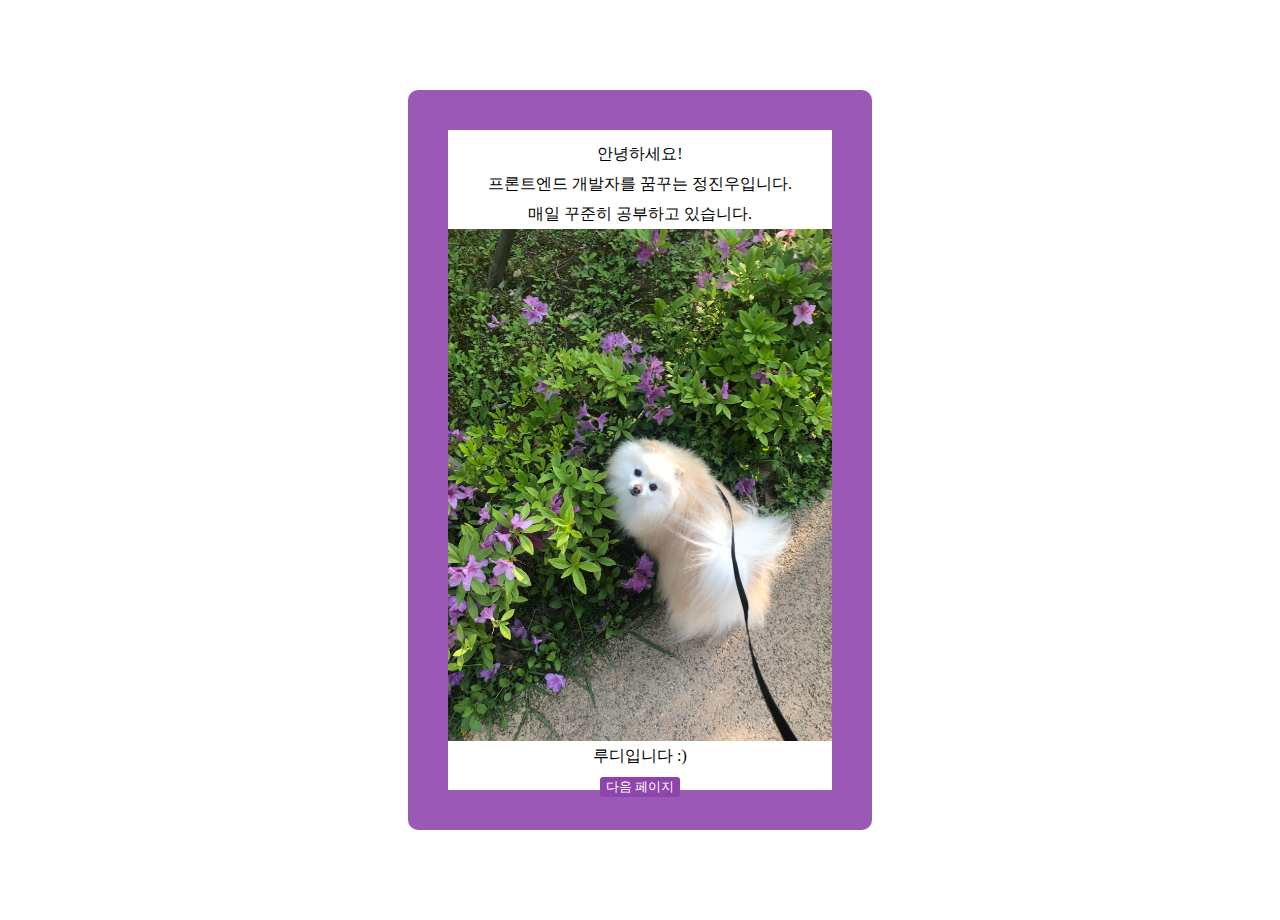
==== index.html @ 32769c52 "feat: 스터디 페이지 추가 및 버튼 onclick 이벤트 추가" ====
<!DOCTYPE html>
<html lang="en">

<head>
  <meta charset="UTF-8">
  <meta name="viewport" content="width=device-width, initial-scale=1.0">
  <title>자기 소개 페이지</title>
  <link rel="stylesheet" type="text/css" href="index.css">
</head>

<body>
  <div class="about-me">
    <div>안녕하세요!</div>
    <div>프론트엔드 개발자를 꿈꾸는 정진우입니다.</div>
    <div>매일 꾸준히 공부하고 있습니다.</div>
    <div class="my-rudy">
      <img src="rudy.png" id="rudy" alt="루디" />
    </div>
    <div>루디입니다 :)</div>
    <div class="btn">
      <button id="next-btn" onclick="document.location.href='study.html'">다음 페이지</button>
    </div>
  </div>
</body>

</html>
---- index.css ----
.about-me {
  display: flex;
  line-height: 30px;
  border: 40px solid #9b59b6;
  border-radius: 10px;
  width: 30vw;
  height: 660px;
  flex-direction: column;
  text-align: center;
  justify-content: center;
  margin: 10vh auto;
}

.my-rudy {
  display: flex;
  flex-direction: column;
}

#rudy {
  width: 30vw;
}

.btn {
  height: 10px;
}

#home-btn, #next-btn {
  cursor: pointer;
  color: white;
  background-color: #8e44ad;
  border: 0;
  border-radius: 3px;
}
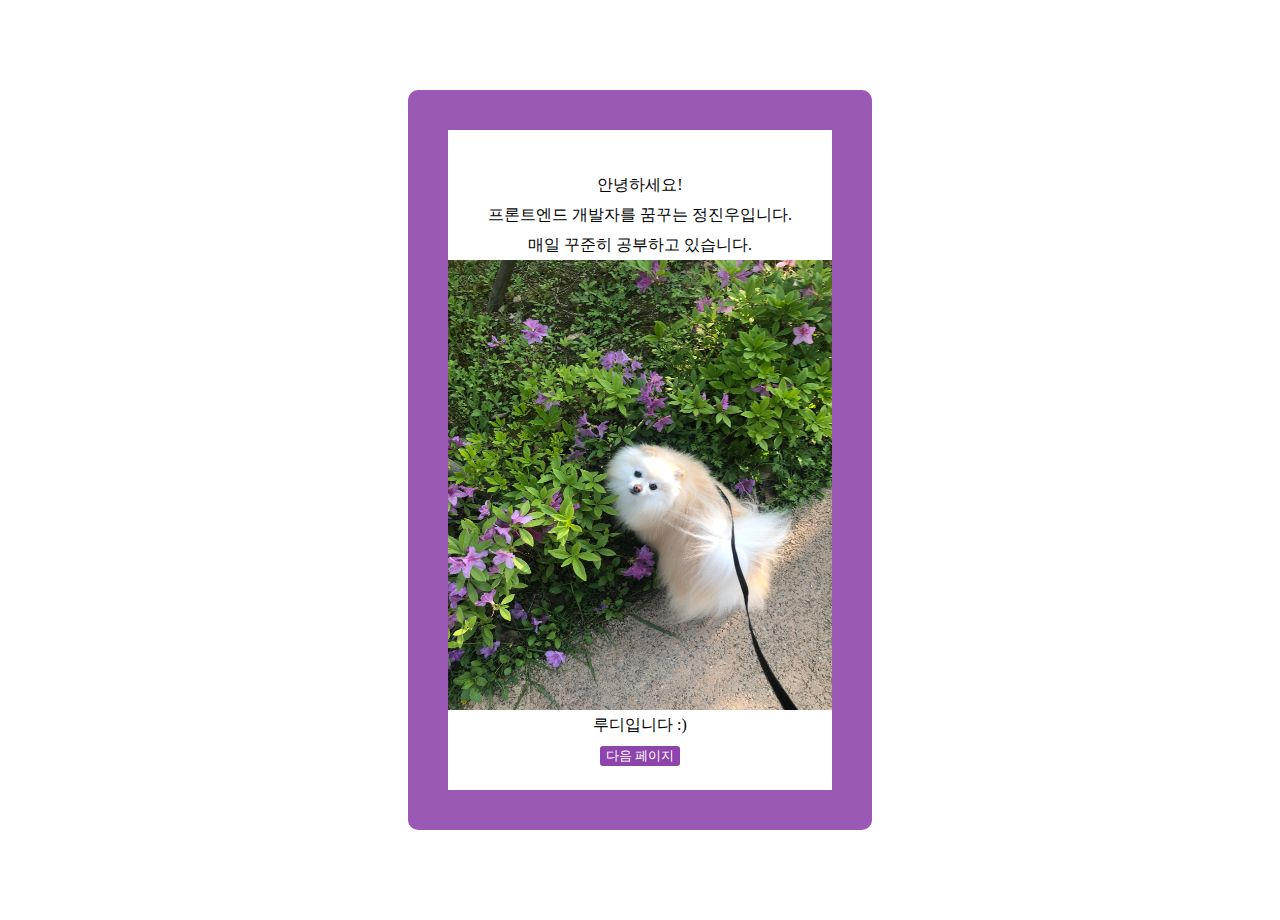
==== commit f92d6a0f: "design: 전체적인 style 수정" ====
--- a/index.html
+++ b/index.html
@@ -10,15 +10,17 @@
 
 <body>
   <div class="about-me">
-    <div>안녕하세요!</div>
-    <div>프론트엔드 개발자를 꿈꾸는 정진우입니다.</div>
-    <div>매일 꾸준히 공부하고 있습니다.</div>
-    <div class="my-rudy">
-      <img src="rudy.png" id="rudy" alt="루디" />
-    </div>
-    <div>루디입니다 :)</div>
-    <div class="btn">
-      <button id="next-btn" onclick="document.location.href='study.html'">다음 페이지</button>
+    <div class="container">
+      <div>안녕하세요!</div>
+      <div>프론트엔드 개발자를 꿈꾸는 정진우입니다.</div>
+      <div>매일 꾸준히 공부하고 있습니다.</div>
+      <div class="my-rudy">
+        <img src="rudy.png" id="rudy" alt="루디" />
+      </div>
+      <div>루디입니다 :)</div>
+      <div class="btn">
+        <button id="next-btn" onclick="document.location.href='study.html'">다음 페이지</button>
+      </div>
     </div>
   </div>
 </body>
--- a/index.css
+++ b/index.css
@@ -4,6 +4,7 @@
   border: 40px solid #9b59b6;
   border-radius: 10px;
   width: 30vw;
+  min-width: 300px;
   height: 660px;
   flex-direction: column;
   text-align: center;
@@ -18,6 +19,8 @@
 
 #rudy {
   width: 30vw;
+  min-width: 300px;
+  height: 50vh;
 }
 
 .btn {
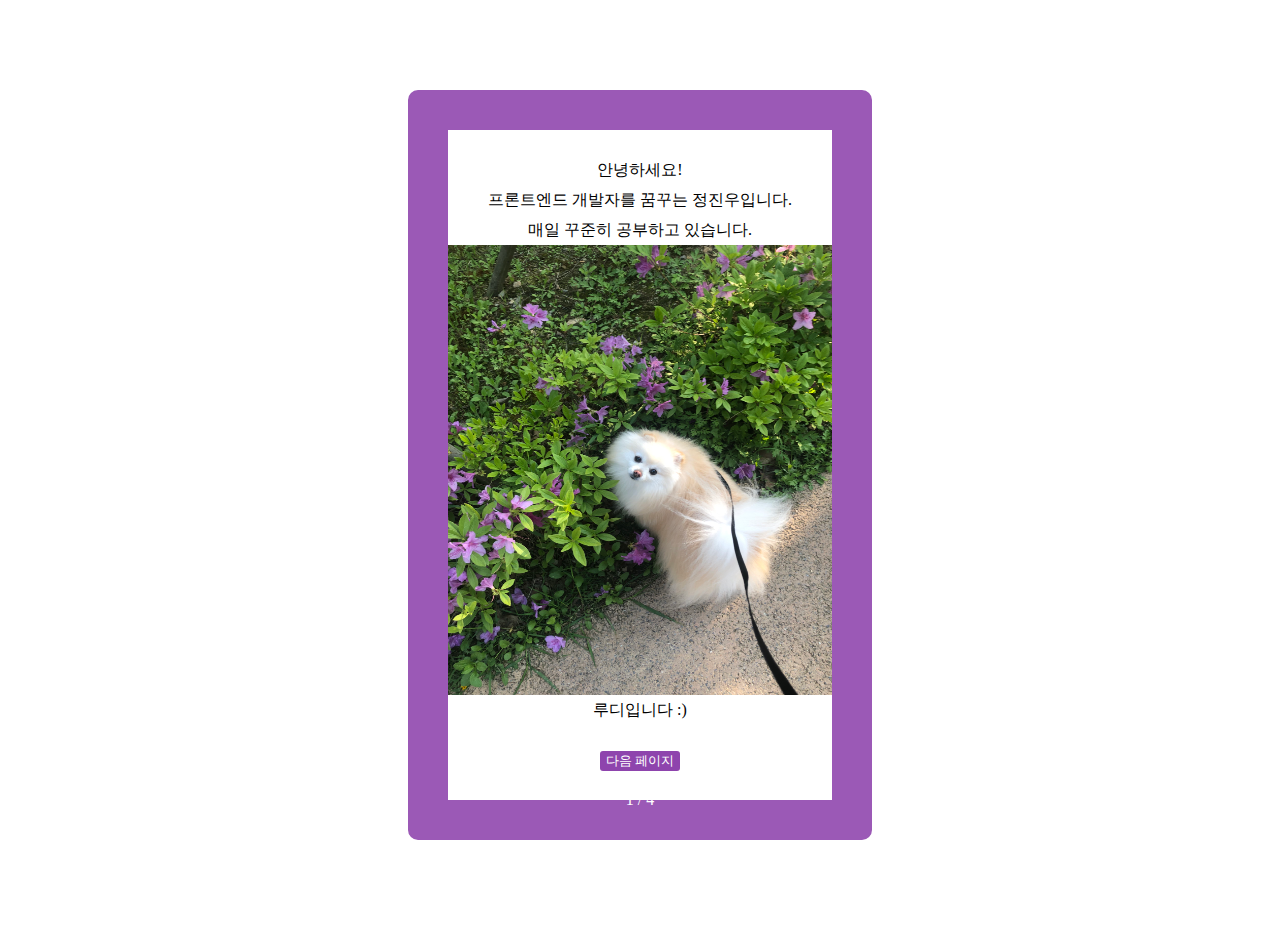
==== commit 6e4d1214: "feat: page indicator 추가" ====
--- a/index.html
+++ b/index.html
@@ -22,6 +22,7 @@
         <button id="next-btn" onclick="document.location.href='study.html'">다음 페이지</button>
       </div>
     </div>
+    <div id="indicator">1 / 4</div>
   </div>
 </body>
 
--- a/index.css
+++ b/index.css
@@ -10,6 +10,7 @@
   text-align: center;
   justify-content: center;
   margin: 10vh auto;
+  padding: 10px 0 0 0;
 }
 
 .my-rudy {
@@ -24,7 +25,8 @@
 }
 
 .btn {
-  height: 10px;
+  position: relative;
+  top: 20px;
 }
 
 #home-btn, #next-btn {
@@ -33,4 +35,10 @@
   background-color: #8e44ad;
   border: 0;
   border-radius: 3px;
+}
+
+#indicator {
+  position: relative;
+  top: 30px;
+  color: white;
 }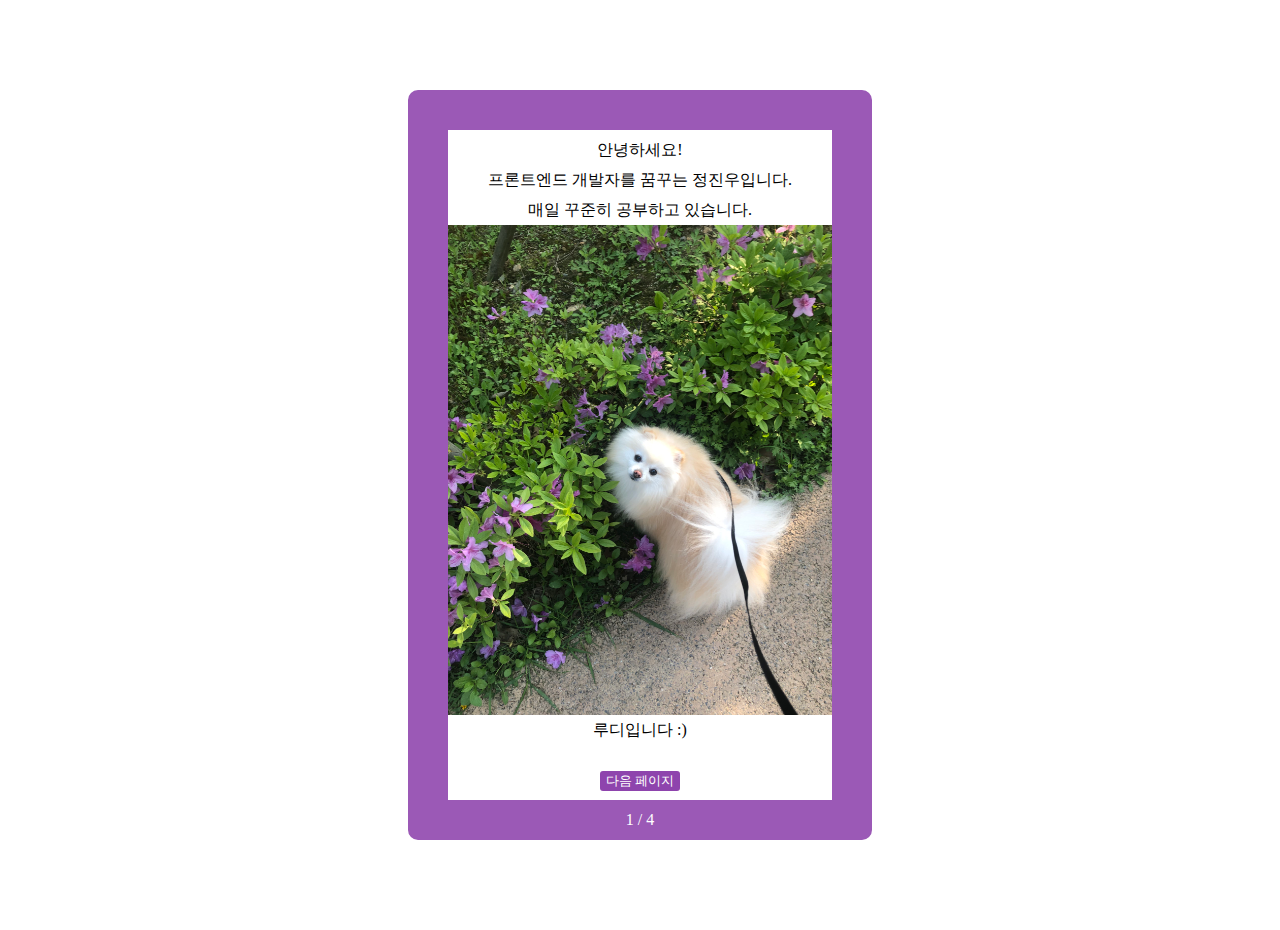
==== commit f29e630e: "design: 이미지의 높이 수정" ====
--- a/index.html
+++ b/index.html
@@ -10,20 +10,16 @@
 
 <body>
   <div class="about-me">
-    <div class="container">
       <div>안녕하세요!</div>
       <div>프론트엔드 개발자를 꿈꾸는 정진우입니다.</div>
       <div>매일 꾸준히 공부하고 있습니다.</div>
-      <div class="my-rudy">
-        <img src="rudy.png" id="rudy" alt="루디" />
-      </div>
+      <img src="rudy.png" id="rudy" alt="루디" />
       <div>루디입니다 :)</div>
       <div class="btn">
         <button id="next-btn" onclick="document.location.href='study.html'">다음 페이지</button>
+        <div id="indicator">1 / 4</div>
       </div>
     </div>
-    <div id="indicator">1 / 4</div>
-  </div>
 </body>
 
 </html>--- a/index.css
+++ b/index.css
@@ -13,15 +13,11 @@
   padding: 10px 0 0 0;
 }
 
-.my-rudy {
-  display: flex;
-  flex-direction: column;
-}
 
 #rudy {
   width: 30vw;
   min-width: 300px;
-  height: 50vh;
+  height: 490px;
 }
 
 .btn {
@@ -39,6 +35,6 @@
 
 #indicator {
   position: relative;
-  top: 30px;
+  top: 10px;
   color: white;
 }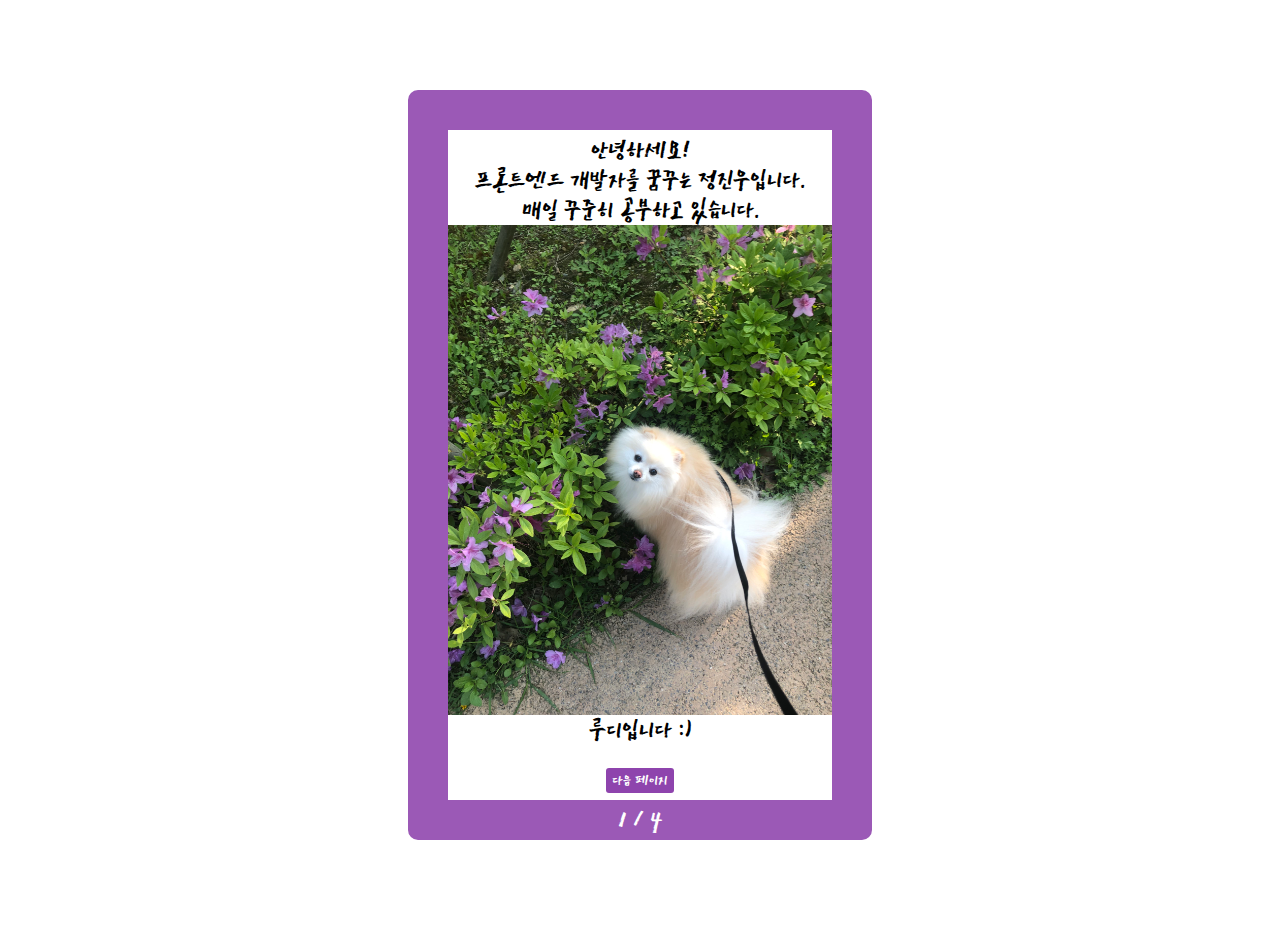
==== commit c60ba90b: "design: 폰트 변경" ====
--- a/index.html
+++ b/index.html
@@ -5,7 +5,10 @@
   <meta charset="UTF-8">
   <meta name="viewport" content="width=device-width, initial-scale=1.0">
   <title>자기 소개 페이지</title>
-  <link rel="stylesheet" type="text/css" href="index.css">
+  <link rel="stylesheet" type="text/css" href="./index.css">
+  <link rel="preconnect" href="https://fonts.googleapis.com">
+  <link rel="preconnect" href="https://fonts.gstatic.com" crossorigin>
+  <link href="https://fonts.googleapis.com/css2?family=Black+Han+Sans&family=East+Sea+Dokdo&display=swap" rel="stylesheet">
 </head>
 
 <body>
@@ -13,10 +16,10 @@
       <div>안녕하세요!</div>
       <div>프론트엔드 개발자를 꿈꾸는 정진우입니다.</div>
       <div>매일 꾸준히 공부하고 있습니다.</div>
-      <img src="rudy.png" id="rudy" alt="루디" />
+      <img src="./images/rudy.png" id="rudy" alt="루디" />
       <div>루디입니다 :)</div>
       <div class="btn">
-        <button id="next-btn" onclick="document.location.href='study.html'">다음 페이지</button>
+        <button id="next-btn" onclick="document.location.href='./study/study.html'">다음 페이지</button>
         <div id="indicator">1 / 4</div>
       </div>
     </div>
--- a/index.css
+++ b/index.css
@@ -1,5 +1,11 @@
+* {
+  font-family: 'Black Han Sans', sans-serif;
+  font-family: 'East Sea Dokdo', cursive;
+}
+
 .about-me {
   display: flex;
+  font-size: 30px;
   line-height: 30px;
   border: 40px solid #9b59b6;
   border-radius: 10px;
@@ -27,6 +33,9 @@
 
 #home-btn, #next-btn {
   cursor: pointer;
+  font-size: 18px;
+  position: relative;
+  bottom: 2px;
   color: white;
   background-color: #8e44ad;
   border: 0;
